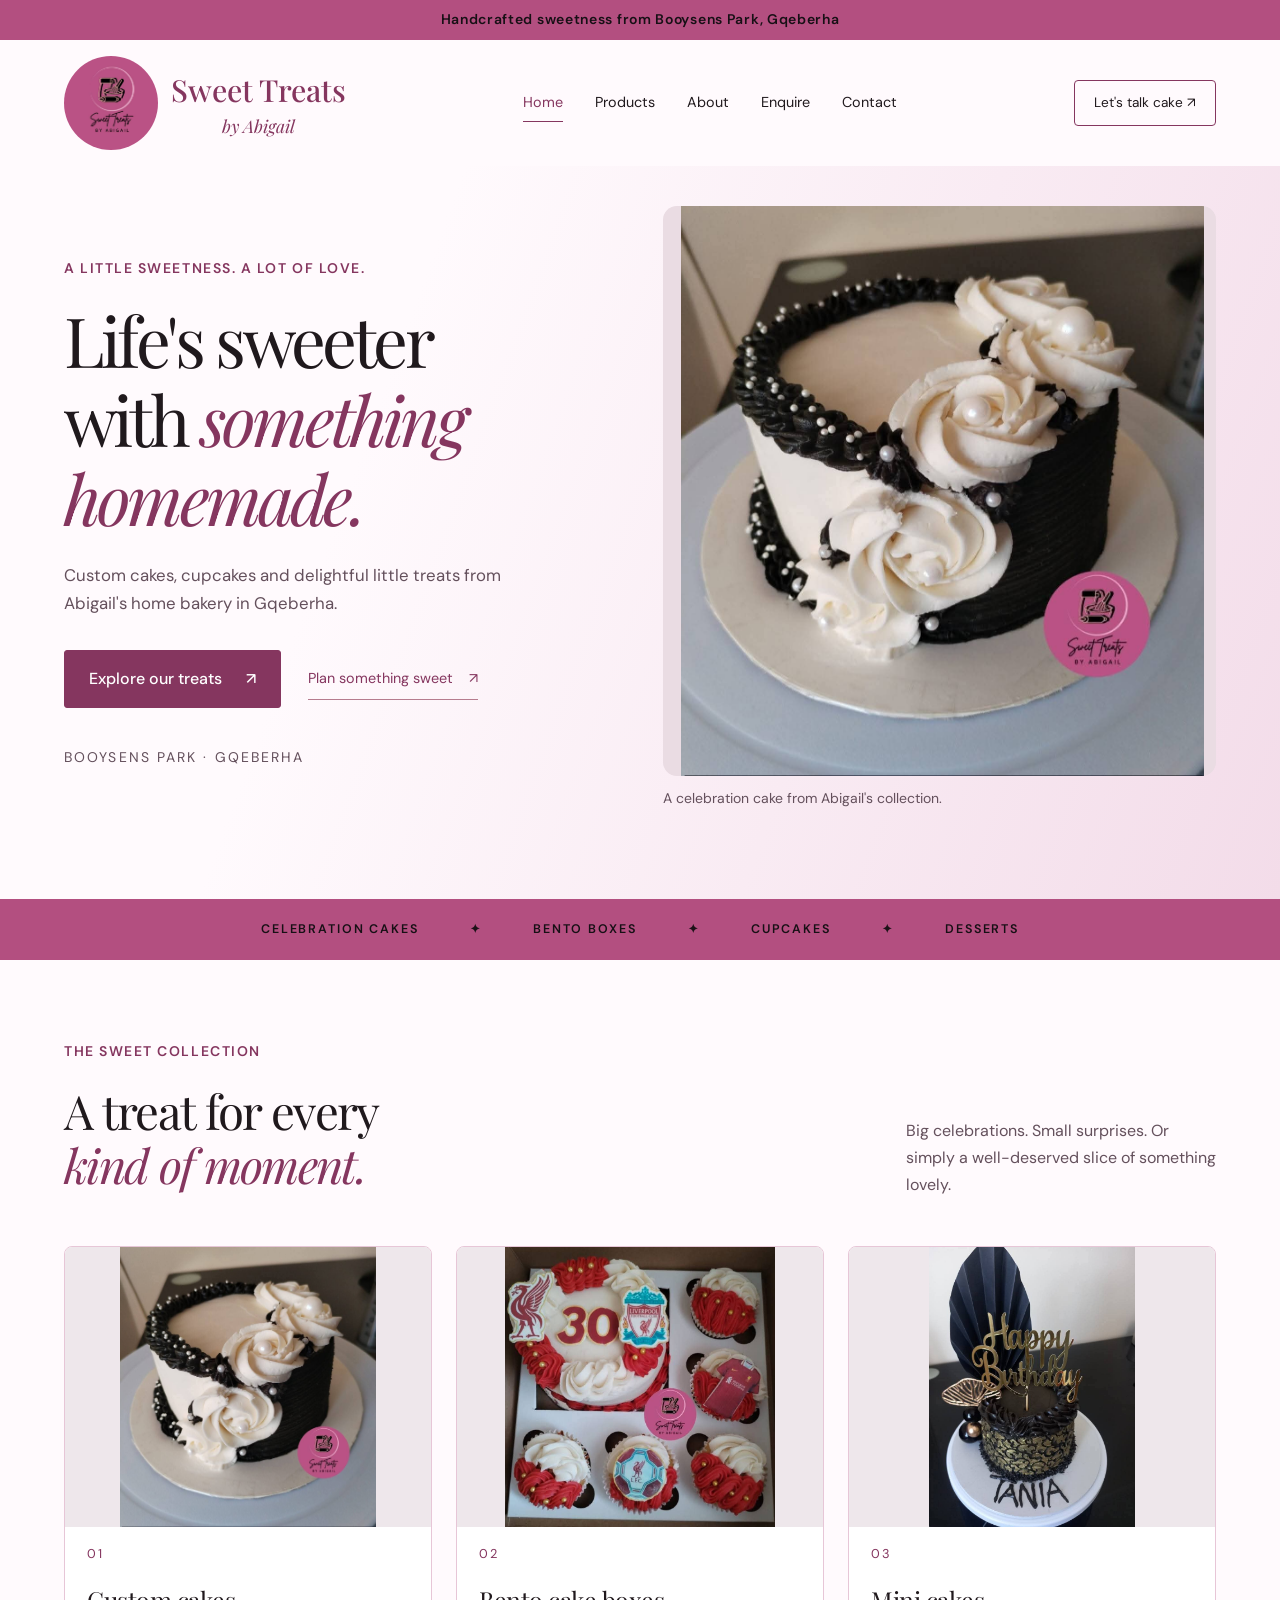
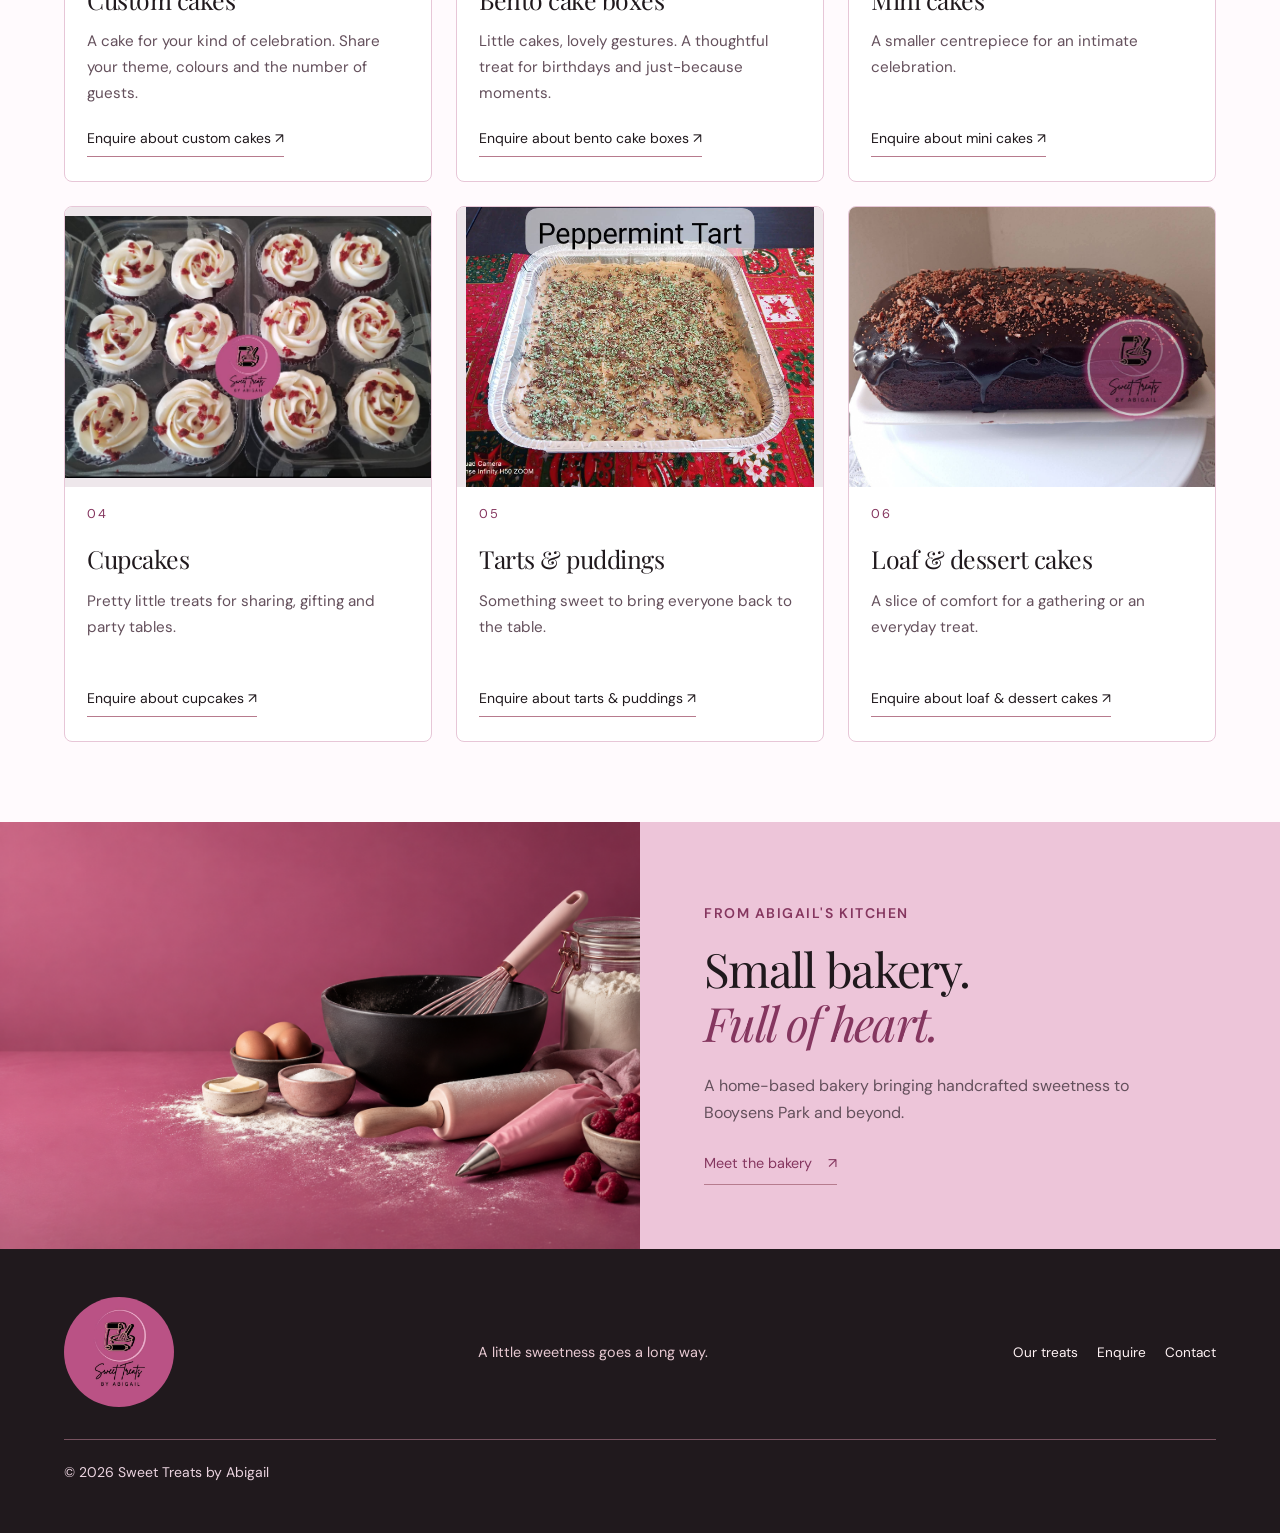
==== index.html @ 36ba95c4 "Add files via upload" ====
<!doctype html>
<html lang="en">
  <head>
    <meta charset="utf-8">
    <meta name="viewport" content="width=device-width,initial-scale=1">
    <meta name="theme-color" content="#b34f80">
    <meta name="description" content="Sweet Treats by Abigail: custom cakes, Bento cake boxes, cupcakes and desserts in Booysens Park, Gqeberha.">
    <title>Home | Sweet Treats by Abigail</title>
    <link rel="icon" type="image/svg+xml" href="data:image/svg+xml,%3Csvg xmlns='http://www.w3.org/2000/svg' viewBox='0 0 64 64'%3E%3Crect width='64' height='64' rx='16' fill='%237b283f'/%3E%3Ctext x='32' y='45' text-anchor='middle' font-family='Georgia' font-size='43' fill='%23ffe6ec'%3ES%3C/text%3E%3C/svg%3E">
    <link rel="preconnect" href="https://fonts.googleapis.com">
    <link rel="preconnect" href="https://fonts.gstatic.com" crossorigin>
    <link href="https://fonts.googleapis.com/css2?family=DM+Sans:wght@400;500;600;700&family=Playfair+Display:ital,wght@0,400;0,500;0,600;1,400;1,500&display=swap" rel="stylesheet">
    <link rel="stylesheet" href="CSS/styles.css">
  </head>
  <body>
    <a href="#main" class="skip">Skip to content</a>
    <div class="announcement">Handcrafted sweetness from Booysens Park, Gqeberha</div>
    <header>
      <a class="brand" href="index.html" aria-label="Sweet Treats by Abigail home">
        <img class="brand-logo" src="Assets/01-1000299417.jpg" alt="Sweet Treats by Abigail logo" width="94" height="94">
        <span class="brand-words">
          <span>Sweet Treats</span>
          <small>by Abigail</small>
        </span>
      </a>
      <nav id="navigation" aria-label="Main navigation">
        <a href="index.html" aria-current="page">Home</a>
        <a href="Pages/products.html">Products</a>
        <a href="Pages/about.html">About</a>
        <a href="Pages/enquiry.html">Enquire</a>
        <a href="Pages/contact.html">Contact</a>
      </nav>
      <a class="header-cta" href="Pages/enquiry.html">Let's talk cake <span aria-hidden="true">↗</span></a>
    </header>
    <main id="main">
      <section class="hero">
        <div class="hero-copy">
          <p class="eyebrow">A little sweetness. A lot of love.</p>
          <h1>Life's sweeter<br>with <em>something<br>homemade.</em></h1>
          <p class="intro">Custom cakes, cupcakes and delightful little treats from Abigail's home bakery in Gqeberha.</p>
          <div class="actions">
            <a class="button" href="Pages/products.html">Explore our treats <span aria-hidden="true">↗</span></a>
            <a class="text-button" href="Pages/enquiry.html">Plan something sweet <span aria-hidden="true">↗</span></a>
          </div>
          <p class="location">BOOYSENS PARK · GQEBERHA</p>
        </div>
        <figure class="hero-image">
          <img src="Assets/06-1000299412.jpg" alt="Abigail's black and white buttercream rose cake" width="1159" height="1265">
          <div class="image-tag">Made for<br><em>sweet moments</em></div>
          <figcaption>A celebration cake from Abigail's collection.</figcaption>
        </figure>
      </section>
      <div class="ribbon" aria-hidden="true">CELEBRATION CAKES <span>✦</span> BENTO BOXES <span>✦</span> CUPCAKES <span>✦</span> DESSERTS</div>
      <section class="section">
        <div class="section-heading">
          <div>
            <p class="eyebrow">The sweet collection</p>
            <h2>A treat for every<br><em>kind of moment.</em></h2>
          </div>
          <p>Big celebrations. Small surprises. Or simply a well-deserved slice of something lovely.</p>
        </div>
        <div class="product-grid">
          <article class="product">
            <img class="product-image" src="Assets/06-1000299412.jpg" alt="Black and white rose cake" loading="lazy">
            <span class="number">01</span>
            <h3>Custom cakes</h3>
            <p>A cake for your kind of celebration. Share your theme, colours and the number of guests.</p>
            <a href="Pages/enquiry.html">Enquire about custom cakes <span aria-hidden="true">↗</span></a>
          </article>
          <article class="product">
            <img class="product-image" src="Assets/09-1000299409.jpg" alt="Liverpool Bento cake box" loading="lazy">
            <span class="number">02</span>
            <h3>Bento cake boxes</h3>
            <p>Little cakes, lovely gestures. A thoughtful treat for birthdays and just-because moments.</p>
            <a href="Pages/enquiry.html">Enquire about bento cake boxes <span aria-hidden="true">↗</span></a>
          </article>
          <article class="product">
            <img class="product-image" src="Assets/08-1000299410.jpg" alt="Black and gold birthday cake" loading="lazy">
            <span class="number">03</span>
            <h3>Mini cakes</h3>
            <p>A smaller centrepiece for an intimate celebration.</p>
            <a href="Pages/enquiry.html">Enquire about mini cakes <span aria-hidden="true">↗</span></a>
          </article>
          <article class="product">
            <img class="product-image" src="Assets/11-1000299407.jpg" alt="Red velvet cupcakes" loading="lazy">
            <span class="number">04</span>
            <h3>Cupcakes</h3>
            <p>Pretty little treats for sharing, gifting and party tables.</p>
            <a href="Pages/enquiry.html">Enquire about cupcakes <span aria-hidden="true">↗</span></a>
          </article>
          <article class="product">
            <img class="product-image" src="Assets/02-1000299416.jpg" alt="Peppermint tart" loading="lazy">
            <span class="number">05</span>
            <h3>Tarts & puddings</h3>
            <p>Something sweet to bring everyone back to the table.</p>
            <a href="Pages/enquiry.html">Enquire about tarts & puddings <span aria-hidden="true">↗</span></a>
          </article>
          <article class="product">
            <img class="product-image" src="Assets/13-1000299405.jpg" alt="Chocolate loaf cake" loading="lazy">
            <span class="number">06</span>
            <h3>Loaf & dessert cakes</h3>
            <p>A slice of comfort for a gathering or an everyday treat.</p>
            <a href="Pages/enquiry.html">Enquire about loaf & dessert cakes <span aria-hidden="true">↗</span></a>
          </article>
        </div>
      </section>
      <section class="story-strip">
        <img class="baking-banner" src="Assets/baking-banner.png" alt="Decorative baking still life in the bakery's magenta colours" loading="lazy">
        <div class="story-copy">
          <p class="eyebrow">From Abigail's kitchen</p>
          <h2>Small bakery.<br><em>Full of heart.</em></h2>
          <p>A home-based bakery bringing handcrafted sweetness to Booysens Park and beyond.</p>
          <a class="text-button" href="Pages/about.html">Meet the bakery <span aria-hidden="true">↗</span></a>
        </div>
      </section>
    </main>
    <footer class="footer">
      <a class="brand" href="index.html">
        <img class="brand-logo" src="Assets/01-1000299417.jpg" alt="Sweet Treats by Abigail logo" width="94" height="94">
        <span class="brand-words">
          <span>Sweet Treats</span>
          <small>by Abigail</small>
        </span>
      </a>
      <p>A little sweetness goes a long way.</p>
      <div>
        <a href="Pages/products.html">Our treats</a>
        <a href="Pages/enquiry.html">Enquire</a>
        <a href="Pages/contact.html">Contact</a>
      </div>
      <small>© 2026 Sweet Treats by Abigail</small>
    </footer>
  </body>
</html>
---- CSS/styles.css ----
:root {
  --pink:#f8dce1;
  --wine:#7b283f;
  --ink:#452631;
  --paper:#fffaf8;
  --line:#e9ccd3;
  --muted:#755860
}
* {
  box-sizing:border-box
}
body {
  margin:0;
  color:var(--ink);
  background:var(--paper);
  font-family:'DM Sans',sans-serif;
  font-size:16px;
  line-height:1.7
}
a {
  color:inherit;
  text-decoration:none
}
button,input,textarea,select {
  font:inherit
}
button,a,input,textarea,select {
  touch-action:manipulation
}
button {
  cursor:pointer
}
a:focus-visible,button:focus-visible {
  outline:3px solid var(--wine);
  outline-offset:5px
}
img {
  max-width:100%;
  display:block;
  object-fit:cover
}
p {
  color:var(--muted)
}
.announcement {
  background:var(--wine);
  color:#fff4f6;
  text-align:center;
  padding:.5rem 1rem;
  font-size:.8rem;
  letter-spacing:.05em
}
header {
  max-width:1440px;
  margin:auto;
  padding:1.4rem 5%;
  display:flex;
  align-items:center;
  justify-content:space-between;
  gap:2rem
}
.brand {
  display:flex;
  flex-direction:column;
  text-align:center;
  color:var(--wine);
  line-height:1.1
}
.brand span {
  font:500 1.9rem 'Playfair Display',Georgia,serif
}
.brand small {
  font:italic 1.1rem 'Playfair Display',Georgia,serif;
  margin-top:.25rem
}
nav {
  display:flex;
  gap:2rem
}
nav a {
  font-size:.9rem;
  padding:.4rem 0;
  border-bottom:1px solid transparent
}
nav a:hover,nav a[aria-current] {
  border-color:var(--wine);
  color:var(--wine)
}
.header-cta {
  border:1px solid var(--wine);
  padding:.65rem 1.2rem;
  border-radius:4px;
  font-size:.85rem
}
.button {
  border:1px solid var(--wine);
  display:inline-flex;
  align-items:center;
  justify-content:space-between;
  gap:1.5rem;
  padding:.9rem 1.5rem;
  background:var(--wine);
  color:white;
  border-radius:3px;
  font-weight:500
}
.button:hover {
  background:#5f1d30
}
.text-button {
  border-bottom:1px solid #b67c8e;
  padding:.55rem 0;
  display:inline-flex;
  gap:1rem;
  font-size:.9rem
}
.hero {
  max-width:1440px;
  margin:auto;
  padding:2rem 5% 4rem;
  display:grid;
  grid-template-columns:1fr 1fr;
  align-items:center;
  gap:4%
}
.eyebrow {
  text-transform:uppercase;
  font-size:.76rem;
  font-weight:600;
  letter-spacing:.16em;
  color:var(--wine);
  margin:0 0 1.25rem
}
h1,h2,h3 {
  font-family:'Playfair Display',Georgia,serif;
  font-weight:400;
  line-height:1.14
}
h1 {
  font-size:clamp(3.2rem,5.4vw,5.4rem);
  letter-spacing:-.055em;
  margin:.5rem 0 1.5rem
}
h1 em,h2 em {
  font-weight:400;
  color:var(--wine)
}
h2 {
  font-size:clamp(2.2rem,3.7vw,3.6rem);
  letter-spacing:-.035em;
  margin:.5rem 0 1.4rem
}
h3 {
  font-size:1.55rem;
  letter-spacing:-.02em
}
.intro {
  font-size:1.05rem;
  max-width:460px
}
.actions {
  display:flex;
  gap:1.7rem;
  align-items:center;
  flex-wrap:wrap;
  margin-top:2rem
}
.location {
  font-size:.72rem;
  letter-spacing:.15em;
  margin-top:2.4rem
}
.hero-image {
  position:relative;
  margin:0;
  padding-bottom:1.5rem
}
.hero-image img {
  width:100%;
  height:590px;
  max-height:70vh;
  border-radius:48% 48% 3px 3px;
  object-position:60% center;
  background:var(--pink)
}
figcaption {
  font-size:.72rem;
  color:var(--muted);
  margin-top:.7rem
}
.image-tag {
  position:absolute;
  right:-1rem;
  bottom:4rem;
  background:var(--paper);
  border:1px solid var(--line);
  box-shadow:0 8px 35px #4a122011;
  padding:1.6rem 1.7rem;
  text-align:center;
  font-size:.85rem;
  transform:rotate(6deg);
  border-radius:50%;
  line-height:1.5
}
.image-tag em {
  font:italic 1.3rem 'Playfair Display',serif
}
.ribbon {
  background:var(--pink);
  border-block:1px solid var(--line);
  display:flex;
  align-items:center;
  justify-content:center;
  gap:4vw;
  padding:1.25rem 1rem;
  font-size:.78rem;
  letter-spacing:.15em;
  flex-wrap:wrap
}
.ribbon span {
  color:var(--wine)
}
.section {
  max-width:1440px;
  padding:5rem 5%;
  margin:auto
}
.section-heading {
  display:flex;
  justify-content:space-between;
  align-items:end;
  gap:3rem;
  margin-bottom:2rem
}
.section-heading>p {
  max-width:310px
}
.product-grid {
  display:grid;
  grid-template-columns:repeat(3,1fr);
  gap:0
}
.product {
  padding:2rem;
  border:1px solid var(--line);
  margin:-1px 0 0 -1px;
  transition:background .2s
}
.product:hover {
  background:#fcebf0
}
.number {
  font-size:.75rem;
  color:var(--wine);
  letter-spacing:.14em
}
.product h3 {
  margin:1.3rem 0 .8rem
}
.product p {
  font-size:.95rem;
  min-height:5rem
}
.product a {
  font-size:.84rem;
  display:inline-block;
  border-bottom:1px solid #b77a8d;
  padding-bottom:.3rem
}
.story-strip {
  text-align:center;
  background:#f7e5e7;
  padding:4.5rem 1.5rem
}
.story-strip p {
  max-width:450px;
  margin:1rem auto
}
.page-heading {
  max-width:900px;
  margin:auto;
  padding:4rem 1.5rem;
  text-align:center
}
.page-heading>p:last-child {
  max-width:650px;
  margin:1.5rem auto
}
.no-top {
  padding-top:1rem
}
.note {
  margin:0 auto 5rem;
  max-width:900px;
  padding:1.5rem 2rem;
  border-left:2px solid var(--wine);
  background:#f9ebee
}
.note h3 {
  margin:.4rem 0
}
.about-layout {
  display:grid;
  grid-template-columns:1fr 1fr;
  gap:5%;
  max-width:1400px;
  margin:auto;
  padding:4rem 5% 6rem;
  align-items:center
}
.about-layout figure {
  margin:0
}
.about-layout img {
  height:650px;
  border-radius:45% 45% 4px 4px
}
.about-layout .button {
  margin-top:1rem
}
.compact {
  padding-bottom:2rem
}
.enquiry-layout {
  max-width:1150px;
  margin:0 auto 5rem;
  padding:0 1.5rem;
  display:grid;
  grid-template-columns:1.6fr 1fr;
  gap:3rem
}
.field-pair {
  display:grid;
  grid-template-columns:1fr 1fr;
  gap:1rem
}
label {
  display:flex;
  flex-direction:column;
  gap:.5rem;
  font-weight:500;
  font-size:.9rem;
  margin-bottom:1.3rem
}
input,select,textarea {
  width:100%;
  min-width:0;
  border:1px solid #d7b7c1;
  border-radius:3px;
  padding:.8rem;
  background:white;
  color:var(--ink)
}
textarea {
  resize:vertical
}
input:focus,select:focus,textarea:focus {
  outline:2px solid var(--wine);
  outline-offset:2px
}
.small {
  font-size:.8rem
}
.enquiry-aside {
  padding:2rem;
  background:var(--pink);
  align-self:start
}
.enquiry-aside h2 {
  font-size:2.6rem
}
.enquiry-aside h3 {
  font-size:1.4rem
}
.enquiry-aside p {
  font-size:.9rem
}
.sparkle {
  font-size:2rem;
  color:var(--wine)
}
hr {
  border:0;
  border-top:1px solid #cda4b2;
  margin:1.5rem 0
}
.contact-grid {
  display:grid;
  grid-template-columns:1fr 1fr;
  max-width:1100px;
  margin:0 auto 5rem;
  padding:0 1.5rem;
  gap:2rem
}
.contact-grid article {
  padding:2.5rem;
  background:#fae9ed
}
.contact-grid h2 {
  font-size:2.7rem;
  margin-top:1.2rem
}
.footer {
  background:#452631;
  color:#fff3f5;
  display:flex;
  align-items:center;
  justify-content:space-between;
  gap:2rem;
  padding:3rem 5%;
  flex-wrap:wrap
}
.footer .brand {
  color:#ffe2ea
}
.footer p {
  color:#e8cad3;
  font-size:.9rem
}
.footer div {
  display:flex;
  gap:1.2rem;
  font-size:.85rem
}
.footer>small {
  width:100%;
  border-top:1px solid #76525f;
  padding-top:1.3rem;
  font-size:.75rem;
  color:#d9b6c2
}
.skip {
  position:absolute;
  left:1rem;
  top:-100px;
  background:white;
  z-index:10;
  padding:1rem
}
.skip:focus {
  top:1rem
}
@media(max-width:950px) {
  header {
  gap:1rem
}
nav {
  gap:1rem
}
.header-cta {
  display:none
}
.hero {
  gap:2rem
}
.hero-image img {
  height:500px
}
.product {
  padding:1.4rem
}
.enquiry-layout {
  gap:1.5rem
}
.section-heading {
  align-items:start
}

}
@media(max-width:650px) {
  header {
  position:relative;
  padding:1.2rem 6%
}
.brand span {
  font-size:1.65rem
}
header {
  flex-wrap:wrap
}
nav {
  display:flex;
  position:static;
  width:100%;
  flex-wrap:wrap;
  gap:.25rem 1.1rem;
  padding:.5rem 0;
  justify-content:center
}
nav a {
  padding:.5rem .2rem
}
.hero {
  grid-template-columns:1fr;
  padding:2rem 6% 3rem;
  gap:2rem
}
h1 {
  font-size:3.4rem
}
.hero h1 br:last-child {
  display:none
}
.hero-image {
  margin:0 1rem
}
.hero-image img {
  height:380px;
  max-height:none
}
.image-tag {
  right:-.8rem;
  bottom:3rem;
  padding:1.2rem
}
.hero-copy .location {
  margin-bottom:0
}
.ribbon {
  gap:.8rem 1rem;
  font-size:.65rem
}
.section {
  padding:3rem 6%
}
.section-heading {
  display:block
}
.product-grid {
  grid-template-columns:1fr
}
.product p {
  min-height:0
}
.product {
  padding:1.5rem
}
.product h3 {
  margin-top:.8rem
}
.about-layout {
  grid-template-columns:1fr;
  padding:2rem 6% 3rem;
  gap:2.5rem
}
.about-layout img {
  height:380px;
  width:100%
}
.page-heading {
  padding:2.5rem 6%
}
.enquiry-layout,.contact-grid {
  grid-template-columns:1fr;
  gap:2rem
}
.field-pair {
  grid-template-columns:1fr
}
.enquiry-aside {
  padding:1.5rem
}
.contact-grid article {
  padding:1.6rem
}
.note {
  margin:0 6% 3rem
}
.footer {
  flex-direction:column;
  text-align:center;
  gap:1.4rem
}
.footer>small {
  width:100%
}
.announcement {
  font-size:.72rem
}
.actions {
  gap:1.25rem
}
.contact-grid h2 {
  font-size:2.4rem
}

}
@media(prefers-reduced-motion:reduce) {
  * {
  transition:none!important;
  scroll-behavior:auto!important
}

}


:root {
  --pink:#edc5d9;
  --wine:#85365f;
  --ink:#20191d;
  --paper:#fffafd;
  --line:#e7c6d7;
  --muted:#64505c;
  --brand:#b34f80
}

.announcement {
  background:var(--brand);
  color:#171015;
  font-weight:600
}
.brand-logo {
  width:94px;
  height:94px;
  object-fit:contain;
  border-radius:50%
}
header .brand {
  flex-direction:row;
  align-items:center;
  gap:.8rem
}
header .brand .brand-words {
  display:flex;
  flex-direction:column
}
header {
  padding-top:1rem;
  padding-bottom:1rem
}
.hero {
  background:linear-gradient(110deg,#fffafd 30%,#f3dce9);
  max-width:none;
  padding-left:max(5%,calc((100vw - 1296px)/2));
  padding-right:max(5%,calc((100vw - 1296px)/2));
  padding-top:2.5rem
}
.hero-image img {
  object-fit:contain;
  background:#eadce3;
  border-radius:14px;
  height:570px
}
.image-tag {
  display:none
}
.ribbon {
  background:var(--brand);
  color:#171015;
  border:none;
  font-weight:600
}
.ribbon span {
  color:#1d1218
}
.product-grid {
  gap:1.5rem
}
.product {
  margin:0;
  padding:0 0 1.5rem;
  overflow:hidden;
  background:white;
  border-radius:8px
}
.product-image {
  width:100%;
  height:280px;
  object-fit:contain;
  background:#eee7eb
}
.product>.number,.product>h3,.product>p,.product>a {
  margin-left:1.4rem;
  margin-right:1.4rem
}
.product>.number {
  display:block;
  margin-top:1rem
}
.product>p {
  min-height:5rem
}
.gallery-section {
  padding-top:1rem
}
.photo-gallery {
  display:grid;
  grid-template-columns:repeat(3,minmax(0,1fr));
  gap:2rem
}
.photo-card {
  margin:0;
  background:white;
  border:1px solid var(--line);
  border-radius:8px;
  overflow:hidden
}
.photo-card img {
  width:100%;
  height:350px;
  object-fit:contain;
  background:#eee7eb;
  transition:filter .2s
}
.photo-card a:hover img {
  filter:brightness(1.05)
}
.photo-card figcaption {
  padding:1.1rem 1.2rem 1.5rem;
  margin:0
}
.photo-card h3 {
  font-size:1.45rem;
  margin:.2rem 0 .8rem;
  color:var(--ink)
}
.photo-card figcaption a {
  font-size:.875rem;
  color:var(--wine);
  border-bottom:1px solid var(--line)
}
.story-strip {
  padding:0;
  display:grid;
  grid-template-columns:1fr 1fr;
  align-items:stretch;
  background:#edc5d9;
  text-align:left
}
.baking-banner {
  width:100%;
  height:100%;
  min-height:390px;
  object-fit:cover
}
.story-copy {
  padding:4rem 10%
}
.story-copy p {
  margin:1rem 0
}
.about-layout img {
  object-fit:contain;
  border-radius:8px;
  background:#eee7eb;
  height:650px
}
.footer {
  background:#20191d
}
.footer .brand-logo {
  width:110px;
  height:110px
}
.phone-link {
  font-weight:700;
  white-space:nowrap
}
.product a,.eyebrow,.number {
  font-size:.875rem
}
.product>.number {
  font-size:.8rem
}
.footer .brand-words {
  display:none
}
.footer>small {
  color:#ead3df
}
.text-button {
  color:var(--wine)
}
@media(max-width:950px) {
  header .brand-words {
  display:none
}
.photo-card img {
  height:280px
}
.product-image {
  height:230px
}
.hero-image img {
  height:470px
}

}
@media(max-width:650px) {
  header .brand-words {
  display:flex
}
.brand-logo {
  width:70px;
  height:70px
}
header .brand .brand-words>span {
  font-size:1.4rem
}
.hero {
  padding:2rem 6%
}
.hero-image {
  margin:0
}
.hero-image img {
  height:auto;
  max-height:500px;
  width:100%
}
.product-grid {
  gap:1.5rem
}
.product {
  padding:0 0 1.4rem
}
.product-image {
  height:310px
}
.product>p {
  min-height:0
}
.photo-gallery {
  grid-template-columns:1fr;
  gap:1.5rem
}
.photo-card img {
  height:auto;
  max-height:490px
}
.story-strip {
  grid-template-columns:1fr
}
.baking-banner {
  min-height:0;
  height:280px
}
.story-copy {
  padding:2.5rem 6%
}
.about-layout img {
  height:auto;
  max-height:600px
}
.ribbon {
  font-size:.72rem;
  letter-spacing:.06em
}
.footer .brand-logo {
  width:100px;
  height:100px
}

}
.map-section {
  max-width:1100px;
  margin:0 auto 5rem;
  padding:0 1.5rem
}
.map-wrapper {
  position:relative;
  max-width:400px;
  margin:0 auto
}
.map-heading {
  position:absolute;
  top:1rem;
  left:1rem;
  z-index:2;
  margin:0;
  padding:.5rem .9rem;
  background:rgba(255,250,253,.92);
  border:1px solid rgba(133,54,95,.25);
  border-radius:999px;
  color:var(--wine);
  font-size:.8rem;
  letter-spacing:.12em;
  text-transform:uppercase
}
.map-container {
  overflow:hidden;
  border-radius:24px;
  border:1px solid var(--line);
  box-shadow:0 18px 35px rgba(61,28,38,.08)
}

:is(.photo-card,.product) img[src$="01-1000299432.jpg"],
:is(.photo-card,.product) img[src$="02-1000299431.jpg"],
:is(.photo-card,.product) img[src$="03-1000299433.jpg"] {
  object-fit:cover;
  object-position:center 66%
}

:is(.photo-card,.product) img[src$="06-1000299428.jpg"] {
  object-fit:cover;
  object-position:center 55%
}

:is(.photo-card,.product) img[src$="10-1000299408.jpg"] {
  object-fit:cover;
  object-position:center 70%
}

:is(.photo-card,.product) img[src$="13-1000299405.jpg"] {
  object-fit:cover;
  object-position:center 62%
}

@media(max-width:650px) {
  .photo-card img[src$="01-1000299432.jpg"],.photo-card img[src$="02-1000299431.jpg"],.photo-card img[src$="03-1000299433.jpg"],.photo-card img[src$="06-1000299428.jpg"],.photo-card img[src$="10-1000299408.jpg"],.photo-card img[src$="13-1000299405.jpg"] {
  aspect-ratio:4/3;
  height:auto
}

}


/* HTML-only enquiry and readable mobile layout. */
.enquiry-form  {
   min-width: 0;
   
}

.enquiry-form textarea  {
   line-height: 1.65;
   
}

.policy-list  {
   padding-left: 1.3rem;
   
}

.policy-list li  {
   margin-bottom: .7rem;
   
}

.hours  {
   display: grid;
   grid-template-columns: 1fr auto;
   gap: .6rem 1rem;
   
}

.hours dt, .hours dd  {
   margin: 0;
   
}

.announcement, .location, figcaption, .footer > small, .small  {
   font-size: .875rem;
   
}

.eyebrow  {
   letter-spacing: .11em;
   
}

.button:hover  {
   background: #652345;
   
}

@media (max-width: 400px)  {
  
  h1  {
   font-size: 2.8rem;
   
}

  header .brand  {
   gap: .5rem;
   
}

  .actions  {
   align-items: stretch;
   
}

  .hours  {
   grid-template-columns: 1fr;
   gap: .2rem;
   
}

  .hours dd  {
   margin-bottom: .6rem;
   
}


}
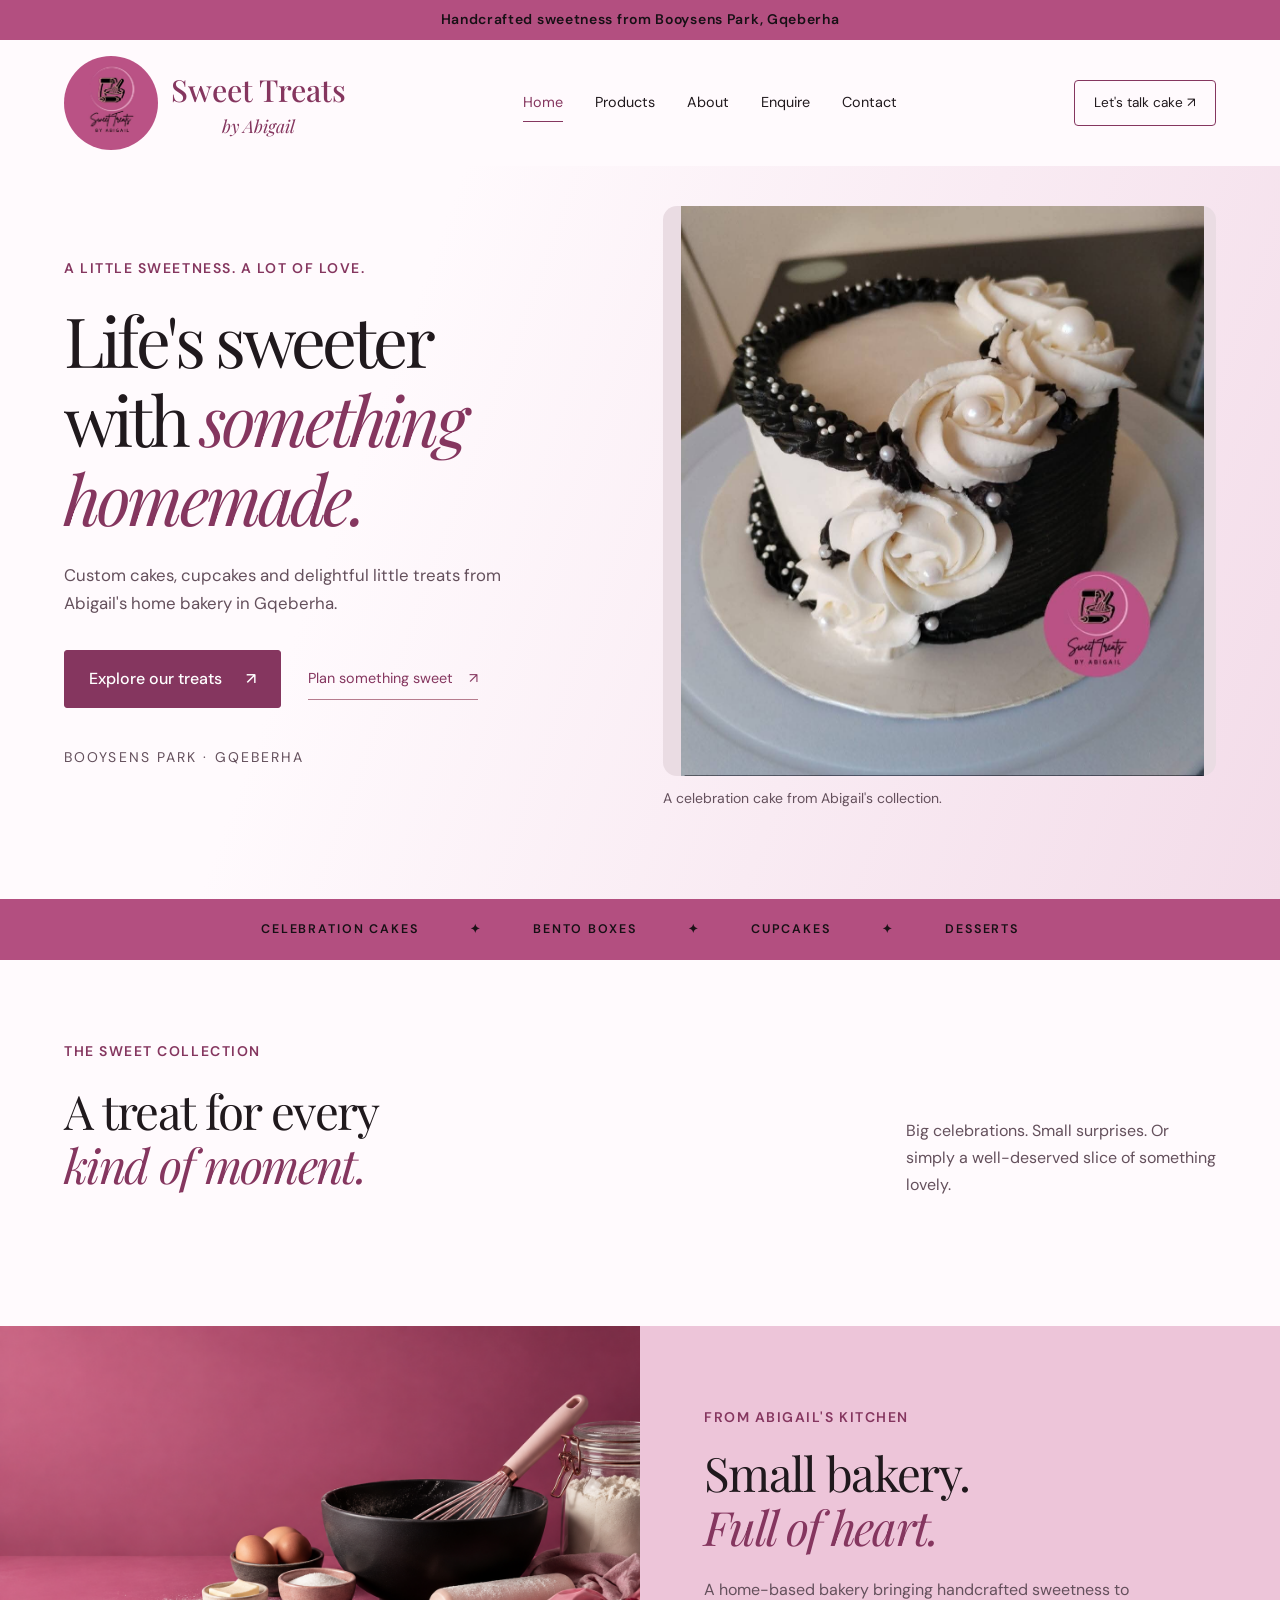
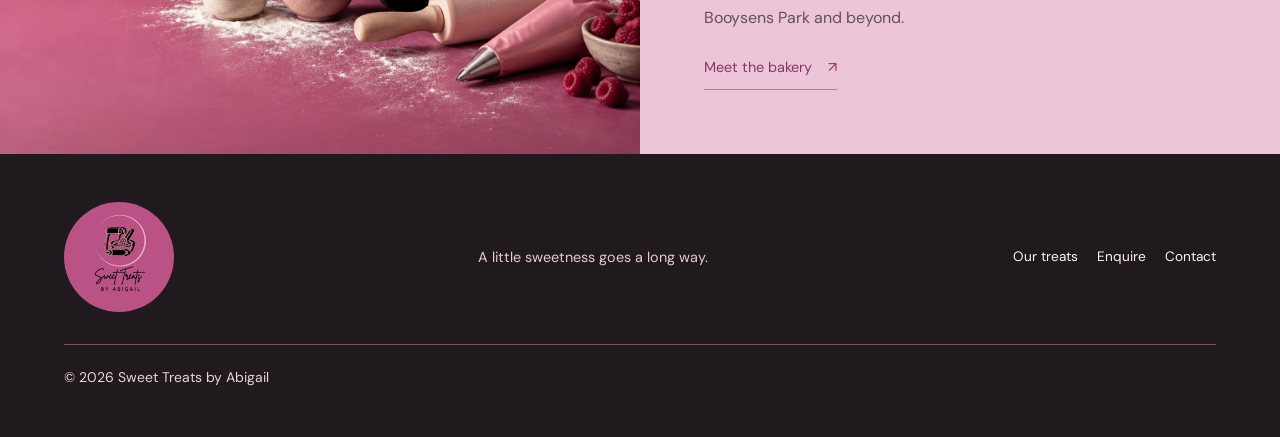
==== commit 0433e5ad: "added search funtions" ====
--- a/index.html
+++ b/index.html
@@ -59,50 +59,7 @@
           </div>
           <p>Big celebrations. Small surprises. Or simply a well-deserved slice of something lovely.</p>
         </div>
-        <div class="product-grid">
-          <article class="product">
-            <img class="product-image" src="Assets/06-1000299412.jpg" alt="Black and white rose cake" loading="lazy">
-            <span class="number">01</span>
-            <h3>Custom cakes</h3>
-            <p>A cake for your kind of celebration. Share your theme, colours and the number of guests.</p>
-            <a href="Pages/enquiry.html">Enquire about custom cakes <span aria-hidden="true">↗</span></a>
-          </article>
-          <article class="product">
-            <img class="product-image" src="Assets/09-1000299409.jpg" alt="Liverpool Bento cake box" loading="lazy">
-            <span class="number">02</span>
-            <h3>Bento cake boxes</h3>
-            <p>Little cakes, lovely gestures. A thoughtful treat for birthdays and just-because moments.</p>
-            <a href="Pages/enquiry.html">Enquire about bento cake boxes <span aria-hidden="true">↗</span></a>
-          </article>
-          <article class="product">
-            <img class="product-image" src="Assets/08-1000299410.jpg" alt="Black and gold birthday cake" loading="lazy">
-            <span class="number">03</span>
-            <h3>Mini cakes</h3>
-            <p>A smaller centrepiece for an intimate celebration.</p>
-            <a href="Pages/enquiry.html">Enquire about mini cakes <span aria-hidden="true">↗</span></a>
-          </article>
-          <article class="product">
-            <img class="product-image" src="Assets/11-1000299407.jpg" alt="Red velvet cupcakes" loading="lazy">
-            <span class="number">04</span>
-            <h3>Cupcakes</h3>
-            <p>Pretty little treats for sharing, gifting and party tables.</p>
-            <a href="Pages/enquiry.html">Enquire about cupcakes <span aria-hidden="true">↗</span></a>
-          </article>
-          <article class="product">
-            <img class="product-image" src="Assets/02-1000299416.jpg" alt="Peppermint tart" loading="lazy">
-            <span class="number">05</span>
-            <h3>Tarts & puddings</h3>
-            <p>Something sweet to bring everyone back to the table.</p>
-            <a href="Pages/enquiry.html">Enquire about tarts & puddings <span aria-hidden="true">↗</span></a>
-          </article>
-          <article class="product">
-            <img class="product-image" src="Assets/13-1000299405.jpg" alt="Chocolate loaf cake" loading="lazy">
-            <span class="number">06</span>
-            <h3>Loaf & dessert cakes</h3>
-            <p>A slice of comfort for a gathering or an everyday treat.</p>
-            <a href="Pages/enquiry.html">Enquire about loaf & dessert cakes <span aria-hidden="true">↗</span></a>
-          </article>
-        </div>
+        <div class="product-grid"></div>
       </section>
       <section class="story-strip">
         <img class="baking-banner" src="Assets/baking-banner.png" alt="Decorative baking still life in the bakery's magenta colours" loading="lazy">
@@ -130,5 +87,6 @@
       </div>
       <small>© 2026 Sweet Treats by Abigail</small>
     </footer>
+    <script src="JS/products.js" defer></script>
   </body>
 </html>
--- a/CSS/styles.css
+++ b/CSS/styles.css
@@ -80,7 +80,8 @@
 nav a {
   font-size:.9rem;
   padding:.4rem 0;
-  border-bottom:1px solid transparent
+  border-bottom:1px solid transparent;
+  transition:color .2s ease,border-color .2s ease
 }
 nav a:hover,nav a[aria-current] {
   border-color:var(--wine);
@@ -102,10 +103,12 @@
   background:var(--wine);
   color:white;
   border-radius:3px;
-  font-weight:500
+  font-weight:500;
+  transition:background-color .2s ease,transform .2s ease
 }
 .button:hover {
-  background:#5f1d30
+  background:#5f1d30;
+  transform:translateY(-2px)
 }
 .text-button {
   border-bottom:1px solid #b67c8e;
@@ -240,14 +243,68 @@
   grid-template-columns:repeat(3,1fr);
   gap:0
 }
+
+.product-controls {
+  display:grid;
+  grid-template-columns:minmax(0,2fr) repeat(2,minmax(0,1fr));
+  gap:1rem;
+  align-items:end;
+  max-width:900px;
+  margin:0 auto 1rem
+}
+
+.product-controls label {
+  margin:0
+}
+
+.product-results {
+  max-width:900px;
+  margin:0 auto 1.5rem;
+  font-size:.9rem
+}
+
+.product-empty {
+  max-width:900px;
+  margin:2rem auto;
+  padding:1.5rem;
+  border-left:3px solid var(--wine);
+  background:#fff
+}
+
+.product-empty[hidden] {
+  display:none
+}
+@keyframes rise-in {
+  from {
+    opacity:0
+  }
+  to {
+    opacity:1
+  }
+}
+
+.page-heading > *, .hero-image, .product, .photo-card {
+  animation:rise-in .55s ease both
+}
+
+.product:nth-child(3n+2), .photo-card:nth-child(3n+2) {
+  animation-delay:.08s
+}
+
+.product:nth-child(3n), .photo-card:nth-child(3n) {
+  animation-delay:.16s
+}
+
 .product {
   padding:2rem;
   border:1px solid var(--line);
   margin:-1px 0 0 -1px;
-  transition:background .2s
+  transition:background .2s,transform .2s,box-shadow .2s
 }
 .product:hover {
-  background:#fcebf0
+  background:#fcebf0;
+  transform:translateY(-3px);
+  box-shadow:0 12px 26px rgba(61,28,38,.08)
 }
 .number {
   font-size:.75rem;
@@ -527,7 +584,12 @@
   display:block
 }
 .product-grid {
-  grid-template-columns:1fr
+grid-template-columns:1fr
+}
+
+.product-controls {
+grid-template-columns:1fr;
+gap:.25rem
 }
 .product p {
   min-height:0
@@ -588,6 +650,7 @@
 @media(prefers-reduced-motion:reduce) {
   * {
   transition:none!important;
+  animation:none!important;
   scroll-behavior:auto!important
 }
 
@@ -693,6 +756,15 @@
   background:white;
   border:1px solid var(--line);
   border-radius:8px;
+  overflow:hidden;
+  transition:transform .2s ease,box-shadow .2s ease
+}
+.photo-card:hover {
+  transform:translateY(-4px);
+  box-shadow:0 14px 30px rgba(61,28,38,.12)
+}
+.photo-card > a:first-child {
+  display:block;
   overflow:hidden
 }
 .photo-card img {
@@ -700,10 +772,12 @@
   height:350px;
   object-fit:contain;
   background:#eee7eb;
-  transition:filter .2s
-}
-.photo-card a:hover img {
-  filter:brightness(1.05)
+  transition:filter .2s,transform .35s ease
+}
+.photo-card > a:first-child:hover img,
+.photo-card > a:first-child:focus-visible img {
+  filter:brightness(1.05);
+  transform:scale(1.035)
 }
 .photo-card figcaption {
   padding:1.1rem 1.2rem 1.5rem;
@@ -718,6 +792,78 @@
   font-size:.875rem;
   color:var(--wine);
   border-bottom:1px solid var(--line)
+}
+.lightbox {
+  position:relative;
+  width:min(92vw,1100px);
+  max-width:none;
+  max-height:92vh;
+  padding:3.5rem 1.5rem 1rem;
+  border:1px solid var(--line);
+  border-radius:8px;
+  background:var(--paper);
+  color:var(--ink);
+  box-shadow:0 24px 70px rgba(0,0,0,.3)
+}
+
+.lightbox::backdrop {
+  background:rgba(22,12,17,.82);
+  backdrop-filter:blur(3px)
+}
+
+.lightbox-image {
+  width:100%;
+  height:min(72vh,780px);
+  object-fit:contain;
+  background:#eee7eb
+}
+
+.lightbox-caption {
+  margin:.75rem 3rem 0;
+  text-align:center
+}
+
+.lightbox-close,.lightbox-previous,.lightbox-next {
+  position:absolute;
+  display:grid;
+  place-items:center;
+  width:2.75rem;
+  height:2.75rem;
+  padding:0;
+  border:1px solid var(--line);
+  border-radius:50%;
+  background:var(--paper);
+  color:var(--wine);
+  font-size:1.75rem;
+  line-height:1;
+  transition:background-color .2s ease,transform .2s ease
+}
+
+.lightbox-close:hover,.lightbox-previous:hover,.lightbox-next:hover {
+  background:var(--pink);
+  transform:scale(1.05)
+}
+
+.lightbox-close {
+  top:.5rem;
+  right:.5rem
+}
+
+.lightbox-previous,.lightbox-next {
+  top:50%;
+  transform:translateY(-50%)
+}
+
+.lightbox-previous:hover,.lightbox-next:hover {
+  transform:translateY(-50%) scale(1.05)
+}
+
+.lightbox-previous {
+  left:.5rem
+}
+
+.lightbox-next {
+  right:.5rem
 }
 .story-strip {
   padding:0;
@@ -878,10 +1024,23 @@
   text-transform:uppercase
 }
 .map-container {
+  width:100%;
+  aspect-ratio:1;
   overflow:hidden;
   border-radius:24px;
   border:1px solid var(--line);
   box-shadow:0 18px 35px rgba(61,28,38,.08)
+}
+
+.map-container iframe {
+  display:block;
+  width:100%;
+  height:100%
+}
+
+.map-link {
+  margin:.75rem 0 0;
+  text-align:center
 }
 
 :is(.photo-card,.product) img[src$="01-1000299432.jpg"],
@@ -914,6 +1073,28 @@
 
 }
 
+@media(max-width:650px) {
+  .lightbox {
+    width:100%;
+    max-height:100vh;
+    height:100vh;
+    padding:4rem .75rem 1rem;
+    border-radius:0
+  }
+
+  .lightbox-image {
+    height:70vh
+  }
+
+  .lightbox-previous {
+    left:.15rem
+  }
+
+  .lightbox-next {
+    right:.15rem
+  }
+}
+
 
 /* HTML-only enquiry and readable mobile layout. */
 .enquiry-form  {
@@ -921,6 +1102,64 @@
    
 }
 
+.enquiry-tabs {
+  display:grid;
+  grid-template-columns:repeat(4,minmax(0,1fr));
+  gap:.5rem;
+  margin-bottom:2rem
+}
+
+.enquiry-tab {
+  min-height:3.5rem;
+  padding:.65rem .75rem;
+  border:1px solid var(--line);
+  border-radius:3px;
+  background:white;
+  color:var(--ink);
+  font-size:.85rem;
+  line-height:1.35
+}
+
+.enquiry-tab[aria-selected="true"] {
+  border-color:var(--wine);
+  background:var(--wine);
+  color:white
+}
+
+.enquiry-panel h2 {
+  font-size:clamp(1.7rem,3vw,2.4rem);
+  margin:0 0 1.5rem
+}
+
+.enquiry-panel label {
+  margin-bottom:1rem
+}
+
+.enquiry-summary {
+  padding:1rem 1.25rem;
+  margin-bottom:1.5rem;
+  border-left:3px solid var(--wine);
+  background:#fff
+}
+
+.enquiry-summary p {
+  margin:.25rem 0;
+  overflow-wrap:anywhere
+}
+
+.enquiry-actions .button[hidden] {
+  display:none
+}
+
+.enquiry-actions .enquiry-previous {
+  background:transparent;
+  color:var(--wine)
+}
+
+.enquiry-actions .enquiry-previous:hover {
+  background:var(--pink)
+}
+
 .enquiry-form textarea  {
    line-height: 1.65;
    
@@ -929,6 +1168,32 @@
 .policy-list  {
    padding-left: 1.3rem;
    
+}
+
+.policy-accordion {
+  max-width:900px;
+  border:1px solid var(--line);
+  border-radius:6px;
+  background:#fff
+}
+
+.policy-accordion summary {
+  padding:1rem 1.25rem;
+  color:var(--wine);
+  font-weight:600;
+  cursor:pointer
+}
+
+.policy-accordion summary::marker {
+  color:var(--wine)
+}
+
+.policy-accordion[open] summary {
+  border-bottom:1px solid var(--line)
+}
+
+.policy-accordion .policy-list {
+  padding:1rem 1.25rem 1rem 2.5rem
 }
 
 .policy-list li  {
@@ -969,7 +1234,6 @@
    font-size: 2.8rem;
    
 }
-
   header .brand  {
    gap: .5rem;
    
@@ -977,7 +1241,13 @@
 
   .actions  {
    align-items: stretch;
-   
+  
+}
+
+@media(max-width:650px) {
+  .enquiry-tabs {
+    grid-template-columns:repeat(2,minmax(0,1fr))
+  }
 }
 
   .hours  {
@@ -993,4 +1263,3 @@
 
 
 }
-
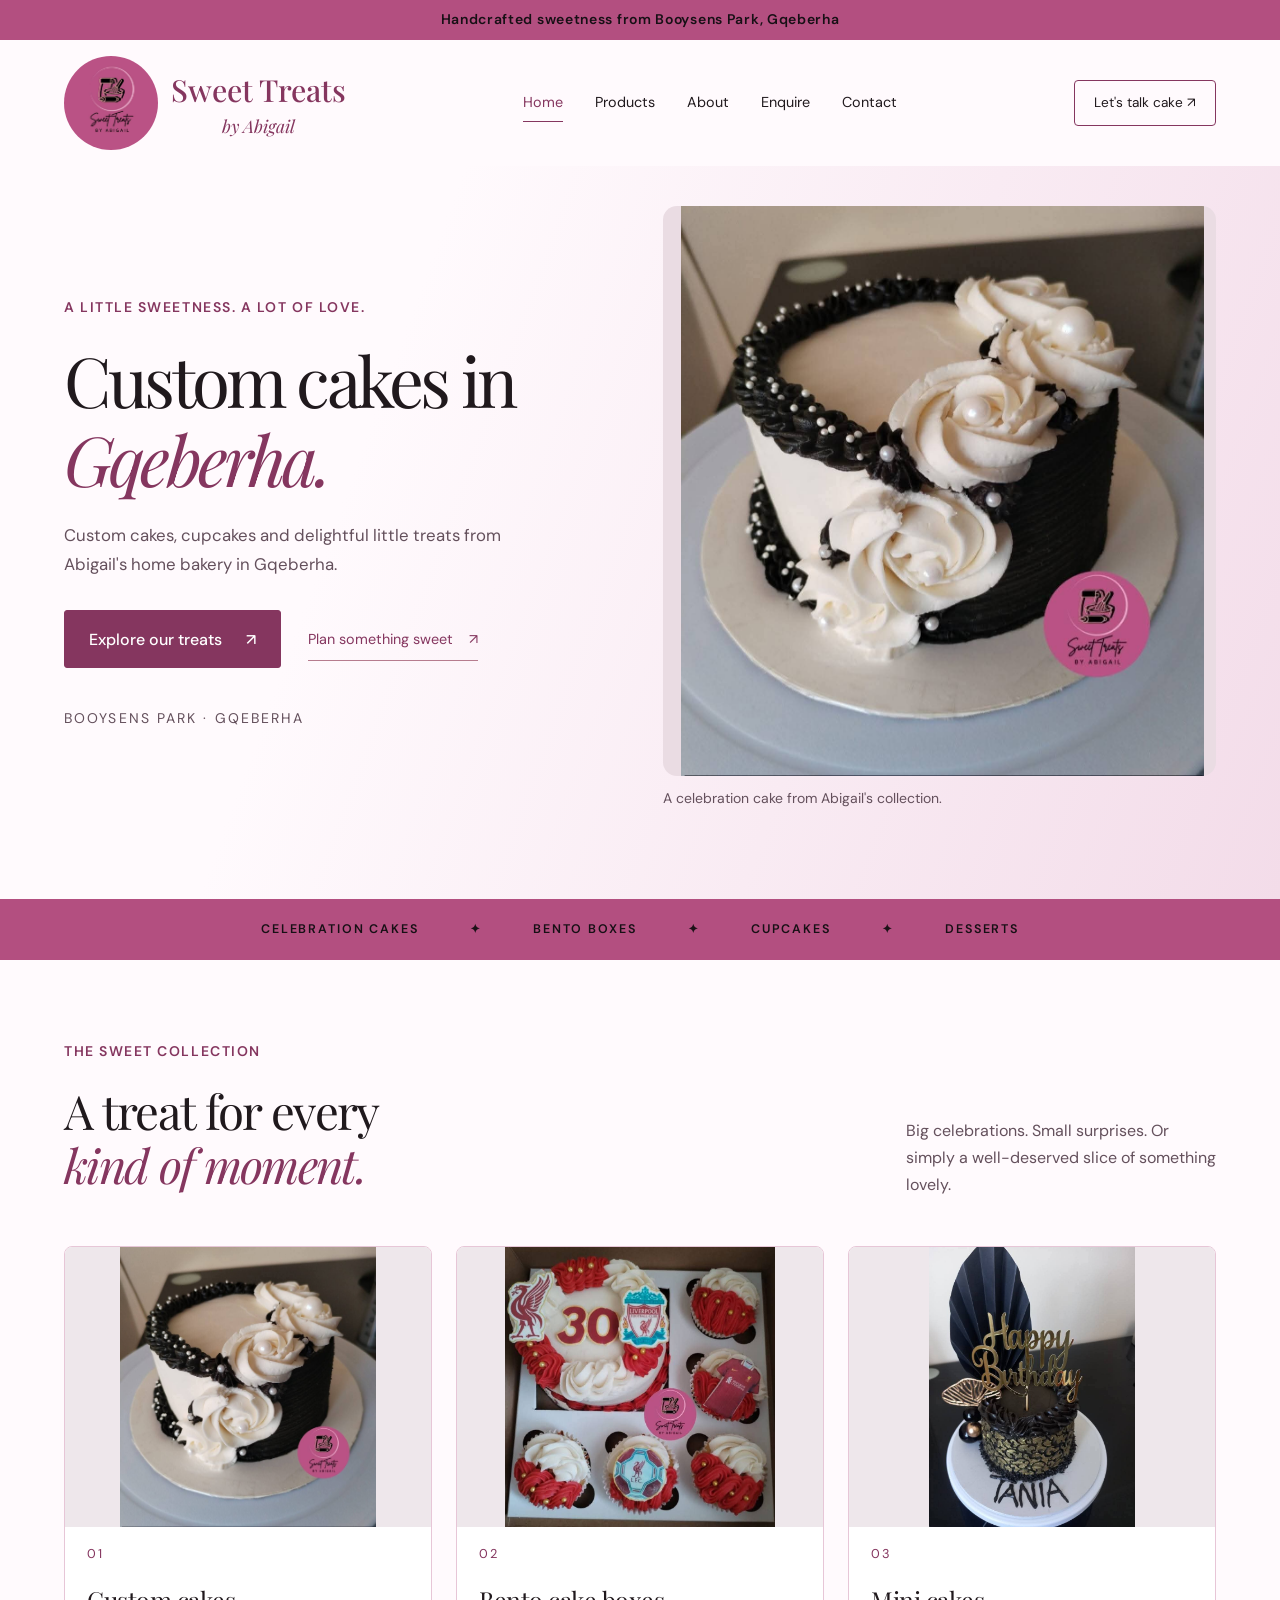
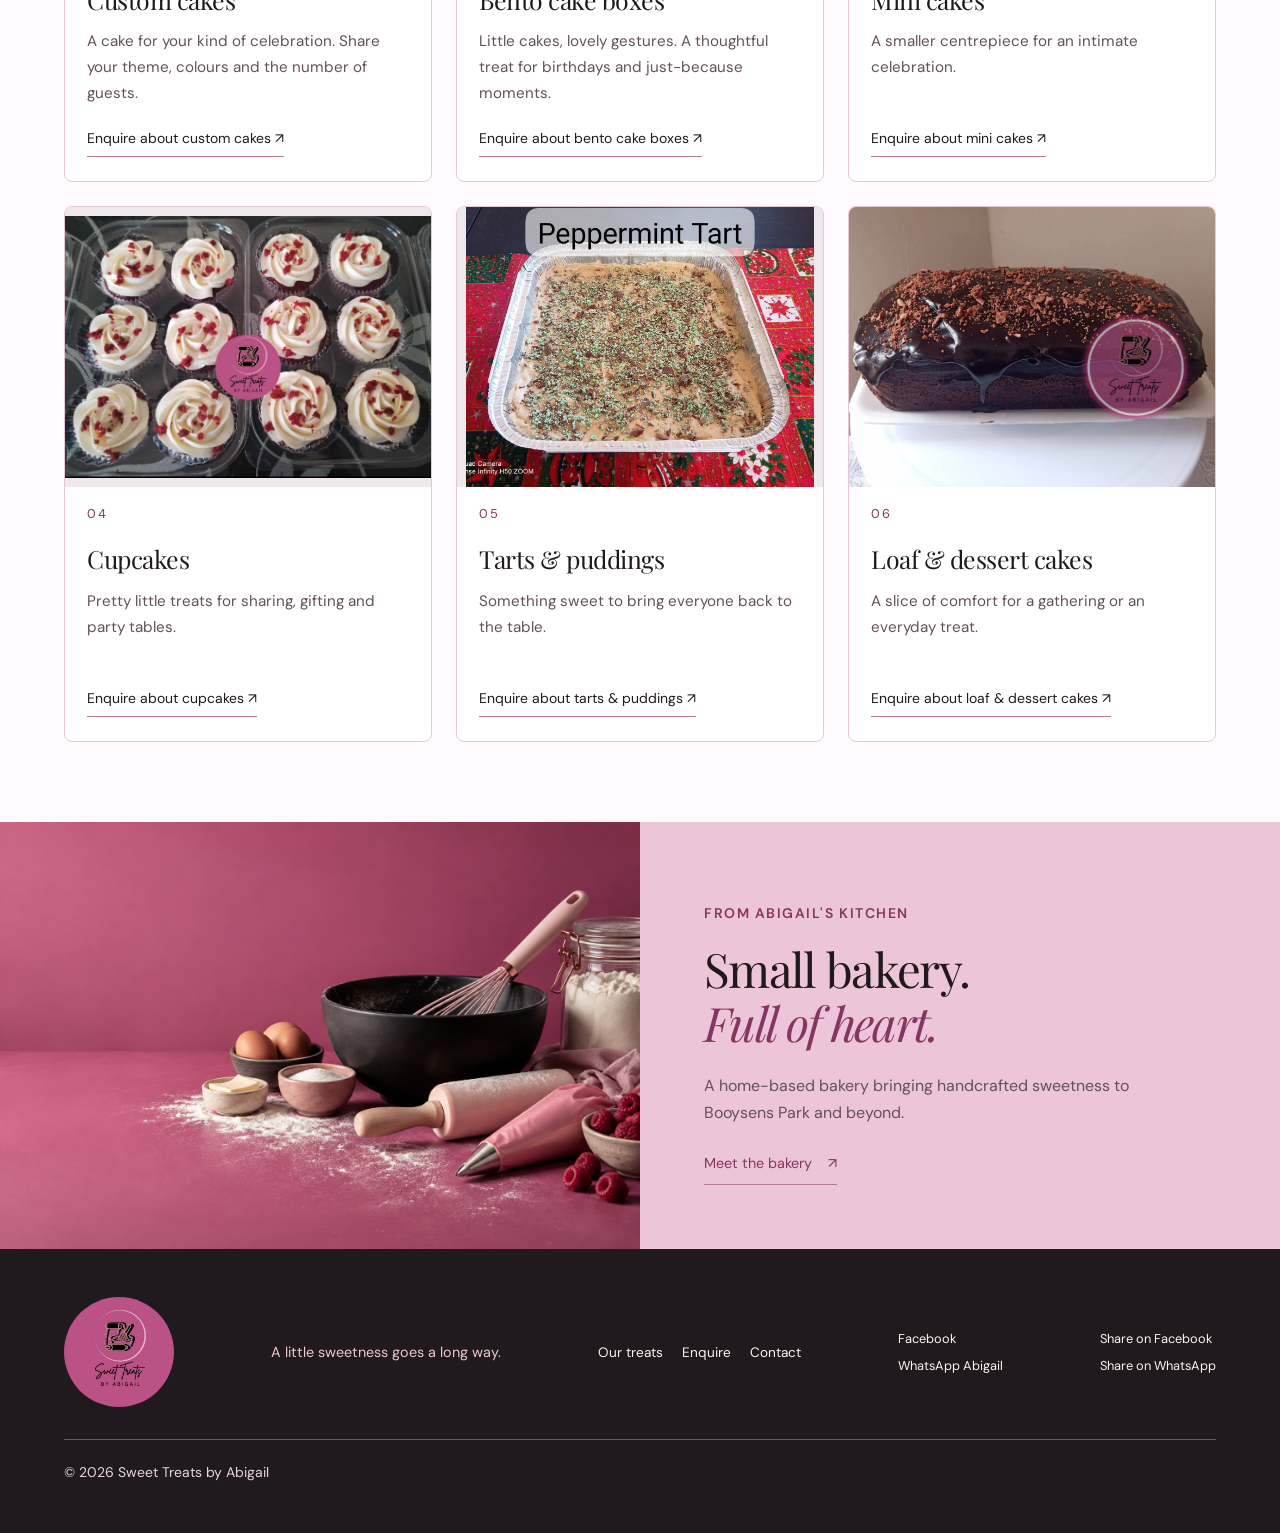
==== commit 2e6ec515: "Update index.html" ====
--- a/index.html
+++ b/index.html
@@ -4,8 +4,12 @@
     <meta charset="utf-8">
     <meta name="viewport" content="width=device-width,initial-scale=1">
     <meta name="theme-color" content="#b34f80">
-    <meta name="description" content="Sweet Treats by Abigail: custom cakes, Bento cake boxes, cupcakes and desserts in Booysens Park, Gqeberha.">
-    <title>Home | Sweet Treats by Abigail</title>
+    <meta name="description" content="Order custom cakes in Gqeberha from Sweet Treats by Abigail. Handcrafted celebration cakes, Bento boxes, cupcakes and desserts from our Booysens Park home bakery.">
+    <meta property="og:title" content="Custom Cakes in Gqeberha | Sweet Treats by Abigail">
+    <meta property="og:description" content="Handcrafted celebration cakes, Bento boxes, cupcakes and desserts from our Booysens Park home bakery.">
+    <meta property="og:type" content="website">
+    <meta property="og:locale" content="en_ZA">
+    <title>Custom Cakes in Gqeberha | Sweet Treats by Abigail</title>
     <link rel="icon" type="image/svg+xml" href="data:image/svg+xml,%3Csvg xmlns='http://www.w3.org/2000/svg' viewBox='0 0 64 64'%3E%3Crect width='64' height='64' rx='16' fill='%237b283f'/%3E%3Ctext x='32' y='45' text-anchor='middle' font-family='Georgia' font-size='43' fill='%23ffe6ec'%3ES%3C/text%3E%3C/svg%3E">
     <link rel="preconnect" href="https://fonts.googleapis.com">
     <link rel="preconnect" href="https://fonts.gstatic.com" crossorigin>
@@ -36,7 +40,7 @@
       <section class="hero">
         <div class="hero-copy">
           <p class="eyebrow">A little sweetness. A lot of love.</p>
-          <h1>Life's sweeter<br>with <em>something<br>homemade.</em></h1>
+          <h1>Custom cakes in<br><em>Gqeberha.</em></h1>
           <p class="intro">Custom cakes, cupcakes and delightful little treats from Abigail's home bakery in Gqeberha.</p>
           <div class="actions">
             <a class="button" href="Pages/products.html">Explore our treats <span aria-hidden="true">↗</span></a>
@@ -85,8 +89,46 @@
         <a href="Pages/enquiry.html">Enquire</a>
         <a href="Pages/contact.html">Contact</a>
       </div>
+      <div class="social-links" aria-label="Bakery social links">
+        <a href="https://www.facebook.com/share/18zVQPXdt2/" target="_blank" rel="noopener noreferrer">Facebook</a>
+        <a href="https://wa.me/27711084105" target="_blank" rel="noopener noreferrer">WhatsApp Abigail</a>
+      </div>
+      <div class="share-links" aria-label="Share this page">
+        <a data-share="facebook" href="https://www.facebook.com/share/18zVQPXdt2/" target="_blank" rel="noopener noreferrer">Share on Facebook</a>
+        <a data-share="whatsapp" href="https://wa.me/?text=Sweet%20Treats%20by%20Abigail" target="_blank" rel="noopener noreferrer">Share on WhatsApp</a>
+      </div>
       <small>© 2026 Sweet Treats by Abigail</small>
     </footer>
+    <script type="application/ld+json">
+      {
+        "@context": "https://schema.org",
+        "@type": "Bakery",
+        "name": "Sweet Treats by Abigail",
+        "description": "Home-based bakery making custom cakes, Bento cake boxes, cupcakes and desserts in Booysens Park, Gqeberha.",
+        "telephone": "+27711084105",
+        "address": {
+          "@type": "PostalAddress",
+          "addressLocality": "Booysens Park, Gqeberha",
+          "addressRegion": "Eastern Cape",
+          "addressCountry": "ZA"
+        },
+        "areaServed": {
+          "@type": "City",
+          "name": "Gqeberha"
+        },
+        "hasOfferCatalog": {
+          "@type": "OfferCatalog",
+          "name": "Cakes and sweet treats",
+          "itemListElement": [
+            {"@type": "OfferCatalog", "name": "Custom cakes"},
+            {"@type": "OfferCatalog", "name": "Bento cake boxes"},
+            {"@type": "OfferCatalog", "name": "Cupcakes"},
+            {"@type": "OfferCatalog", "name": "Desserts"}
+          ]
+        }
+      }
+    </script>
     <script src="JS/products.js" defer></script>
+    <script src="JS/social.js" defer></script>
   </body>
 </html>
--- a/CSS/styles.css
+++ b/CSS/styles.css
@@ -479,6 +479,18 @@
   gap:1.2rem;
   font-size:.85rem
 }
+.footer .social-links,.footer .share-links {
+  display:flex;
+  flex-direction:column;
+  gap:.35rem;
+  font-size:.8rem
+}
+
+.footer .social-links a:hover,.footer .share-links a:hover {
+  text-decoration:underline;
+  text-underline-offset:3px
+}
+
 .footer>small {
   width:100%;
   border-top:1px solid #76525f;
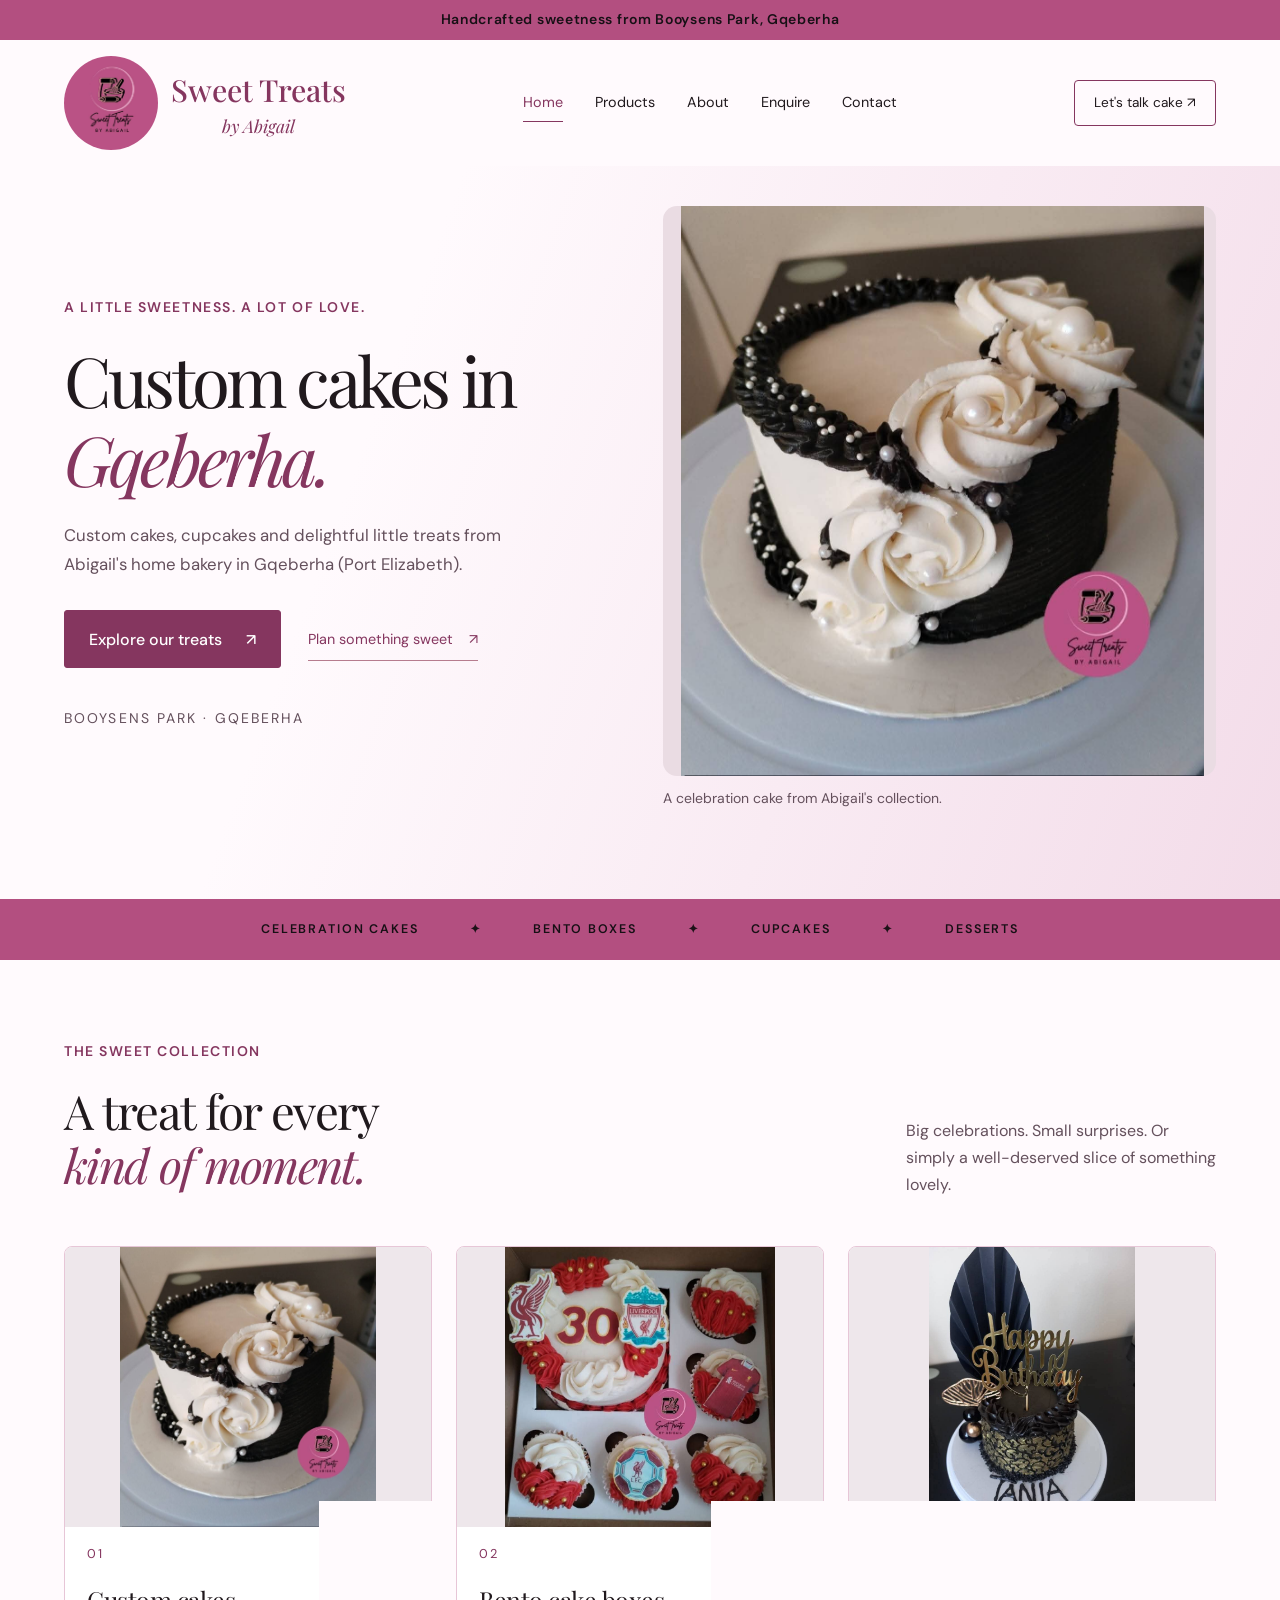
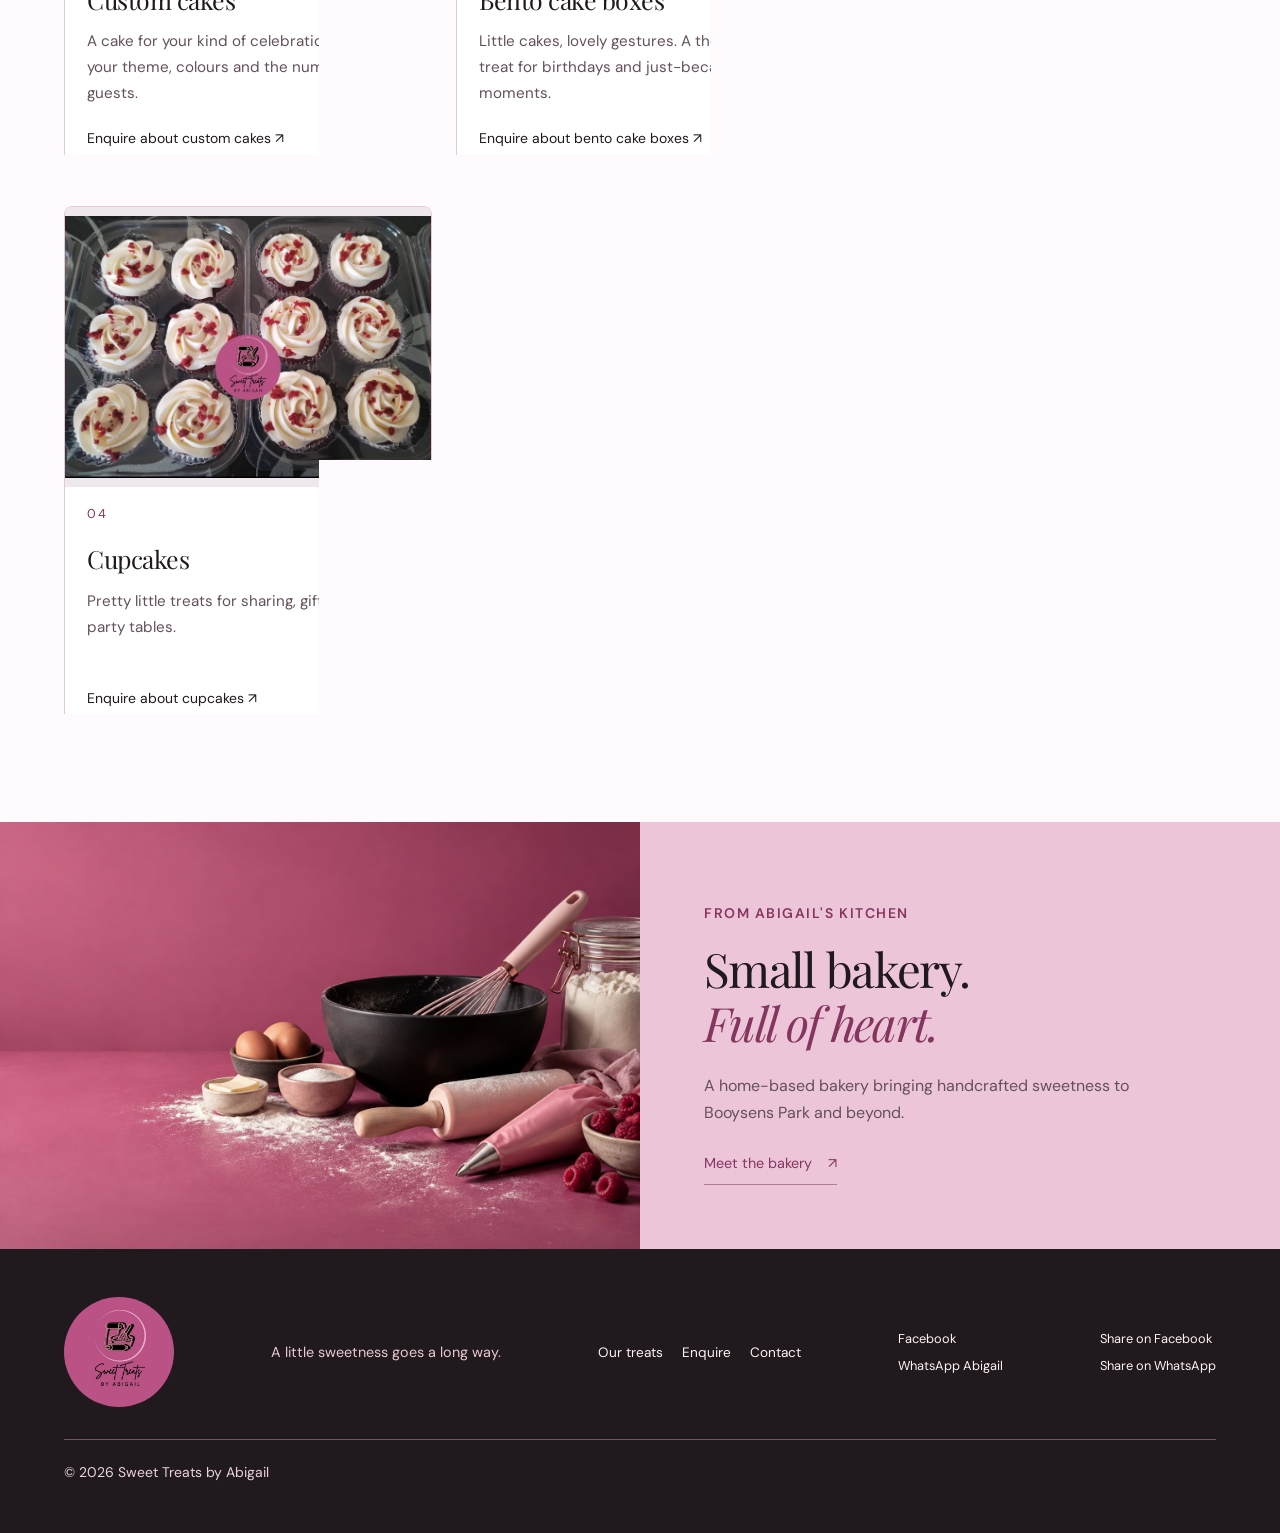
==== commit 248cb824: "updated informations" ====
--- a/index.html
+++ b/index.html
@@ -41,7 +41,7 @@
         <div class="hero-copy">
           <p class="eyebrow">A little sweetness. A lot of love.</p>
           <h1>Custom cakes in<br><em>Gqeberha.</em></h1>
-          <p class="intro">Custom cakes, cupcakes and delightful little treats from Abigail's home bakery in Gqeberha.</p>
+          <p class="intro">Custom cakes, cupcakes and delightful little treats from Abigail's home bakery in Gqeberha (Port Elizabeth).</p>
           <div class="actions">
             <a class="button" href="Pages/products.html">Explore our treats <span aria-hidden="true">↗</span></a>
             <a class="text-button" href="Pages/enquiry.html">Plan something sweet <span aria-hidden="true">↗</span></a>
@@ -112,10 +112,10 @@
           "addressRegion": "Eastern Cape",
           "addressCountry": "ZA"
         },
-        "areaServed": {
-          "@type": "City",
-          "name": "Gqeberha"
-        },
+        "areaServed": [
+          {"@type": "City", "name": "Gqeberha"},
+          {"@type": "City", "name": "Port Elizabeth"}
+        ],
         "hasOfferCatalog": {
           "@type": "OfferCatalog",
           "name": "Cakes and sweet treats",
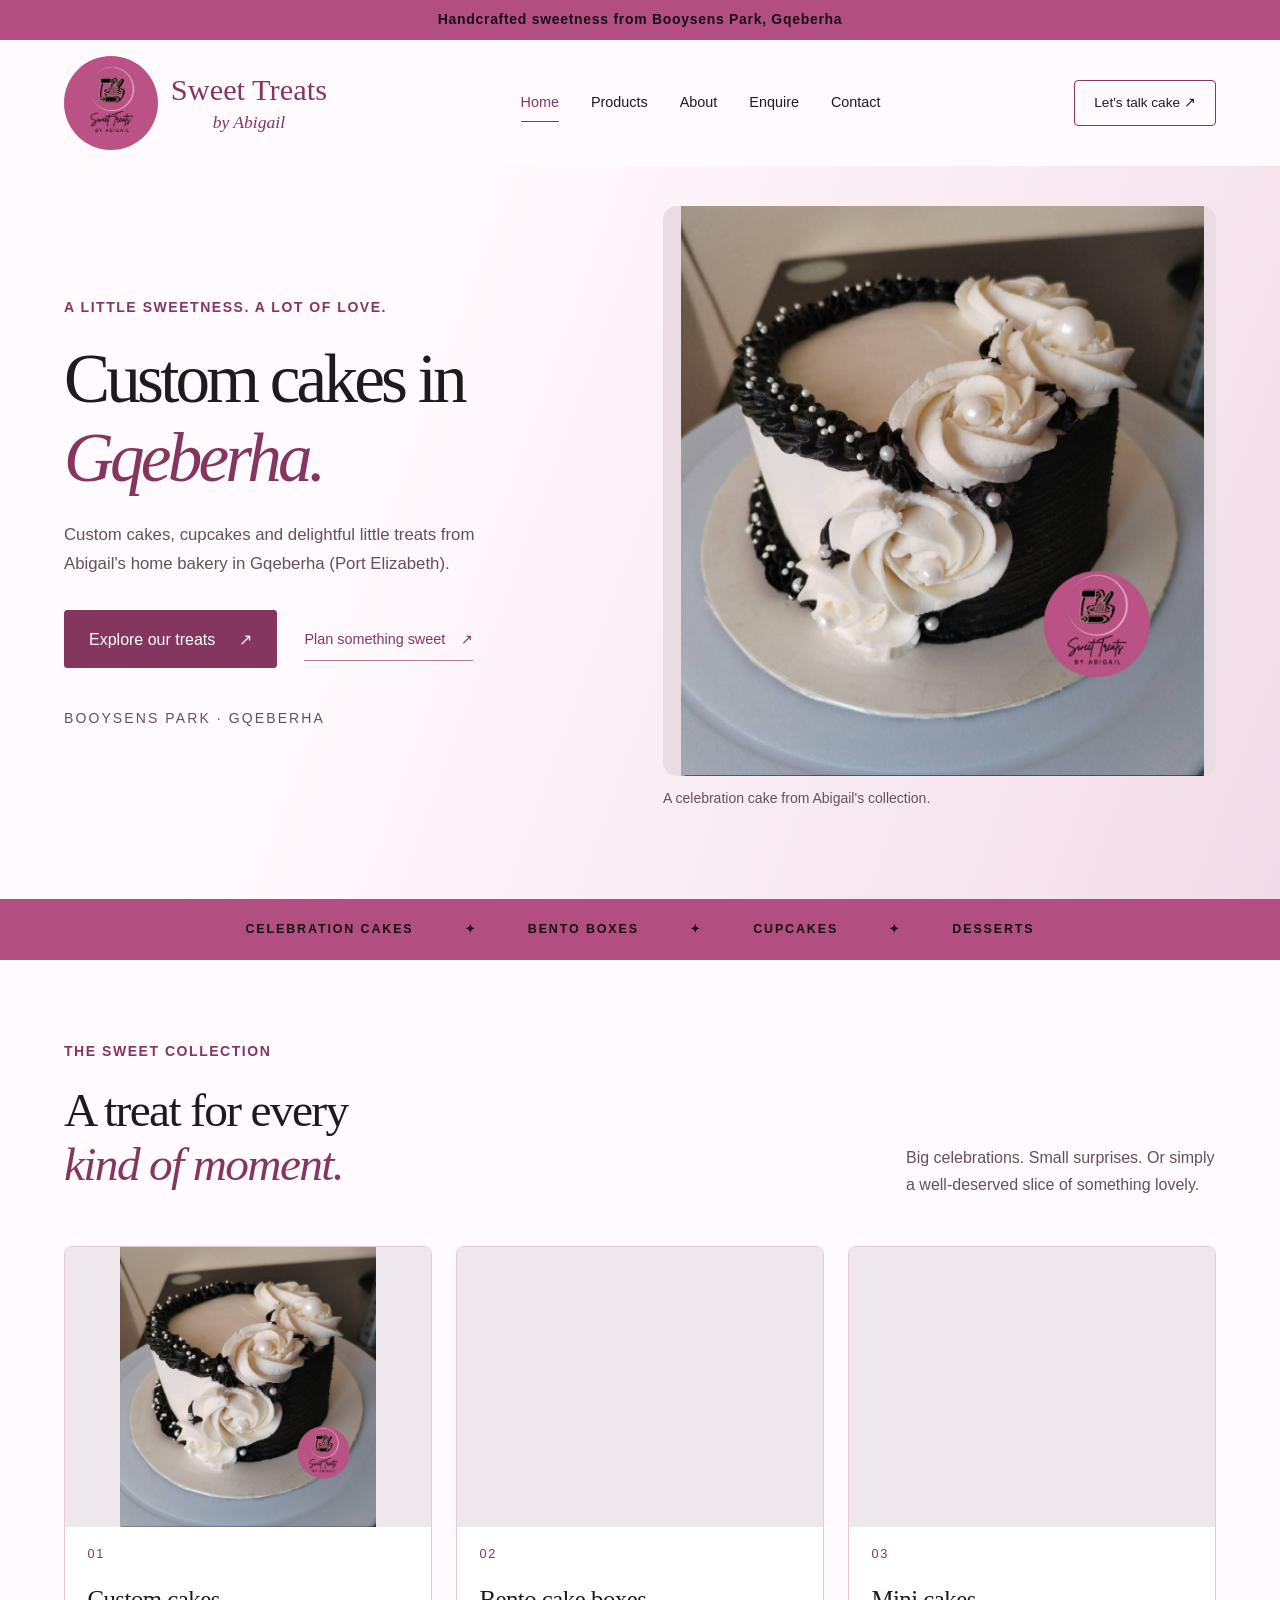
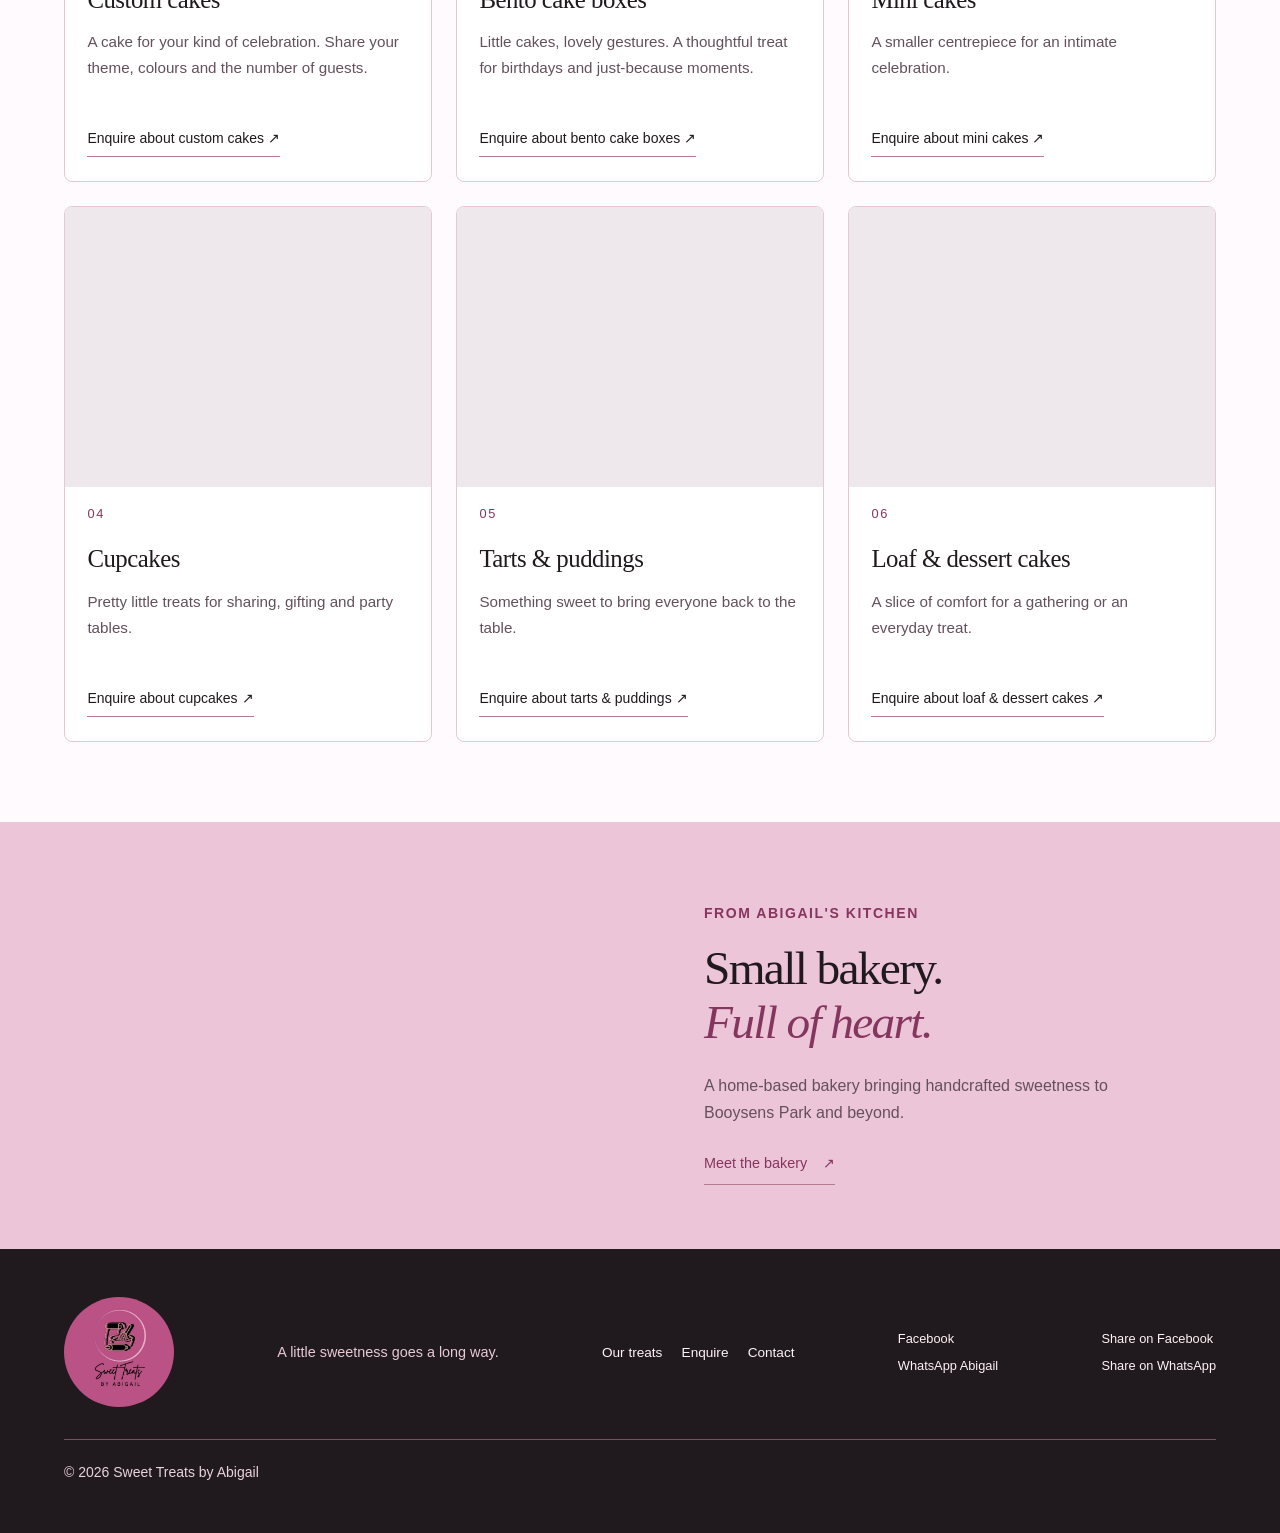
==== commit 76f8f537: "Update index.html" ====
--- a/index.html
+++ b/index.html
@@ -3,6 +3,8 @@
   <head>
     <meta charset="utf-8">
     <meta name="viewport" content="width=device-width,initial-scale=1">
+    <meta name="referrer" content="strict-origin-when-cross-origin">
+    <meta http-equiv="Content-Security-Policy" content="default-src 'self'; base-uri 'self'; object-src 'none'; script-src 'self'; style-src 'self' https://fonts.googleapis.com; font-src 'self' https://fonts.gstatic.com; img-src 'self' data:; connect-src 'self' https://fonts.googleapis.com https://fonts.gstatic.com; frame-src https://maps.google.com https://www.google.com; form-action 'self' https://wa.me; upgrade-insecure-requests">
     <meta name="theme-color" content="#b34f80">
     <meta name="description" content="Order custom cakes in Gqeberha from Sweet Treats by Abigail. Handcrafted celebration cakes, Bento boxes, cupcakes and desserts from our Booysens Park home bakery.">
     <meta property="og:title" content="Custom Cakes in Gqeberha | Sweet Treats by Abigail">
@@ -49,7 +51,7 @@
           <p class="location">BOOYSENS PARK · GQEBERHA</p>
         </div>
         <figure class="hero-image">
-          <img src="Assets/06-1000299412.jpg" alt="Abigail's black and white buttercream rose cake" width="1159" height="1265">
+          <img src="Assets/06-1000299412.jpg" alt="Abigail's black and white buttercream rose cake" width="1159" height="1265" fetchpriority="high" decoding="async">
           <div class="image-tag">Made for<br><em>sweet moments</em></div>
           <figcaption>A celebration cake from Abigail's collection.</figcaption>
         </figure>
@@ -66,7 +68,7 @@
         <div class="product-grid"></div>
       </section>
       <section class="story-strip">
-        <img class="baking-banner" src="Assets/baking-banner.png" alt="Decorative baking still life in the bakery's magenta colours" loading="lazy">
+        <img class="baking-banner" src="Assets/optimized/baking-banner.jpg" alt="Decorative baking still life in the bakery's magenta colours" loading="lazy" decoding="async">
         <div class="story-copy">
           <p class="eyebrow">From Abigail's kitchen</p>
           <h2>Small bakery.<br><em>Full of heart.</em></h2>
--- a/CSS/styles.css
+++ b/CSS/styles.css
@@ -1047,7 +1047,8 @@
 .map-container iframe {
   display:block;
   width:100%;
-  height:100%
+  height:100%;
+  border:0
 }
 
 .map-link {
